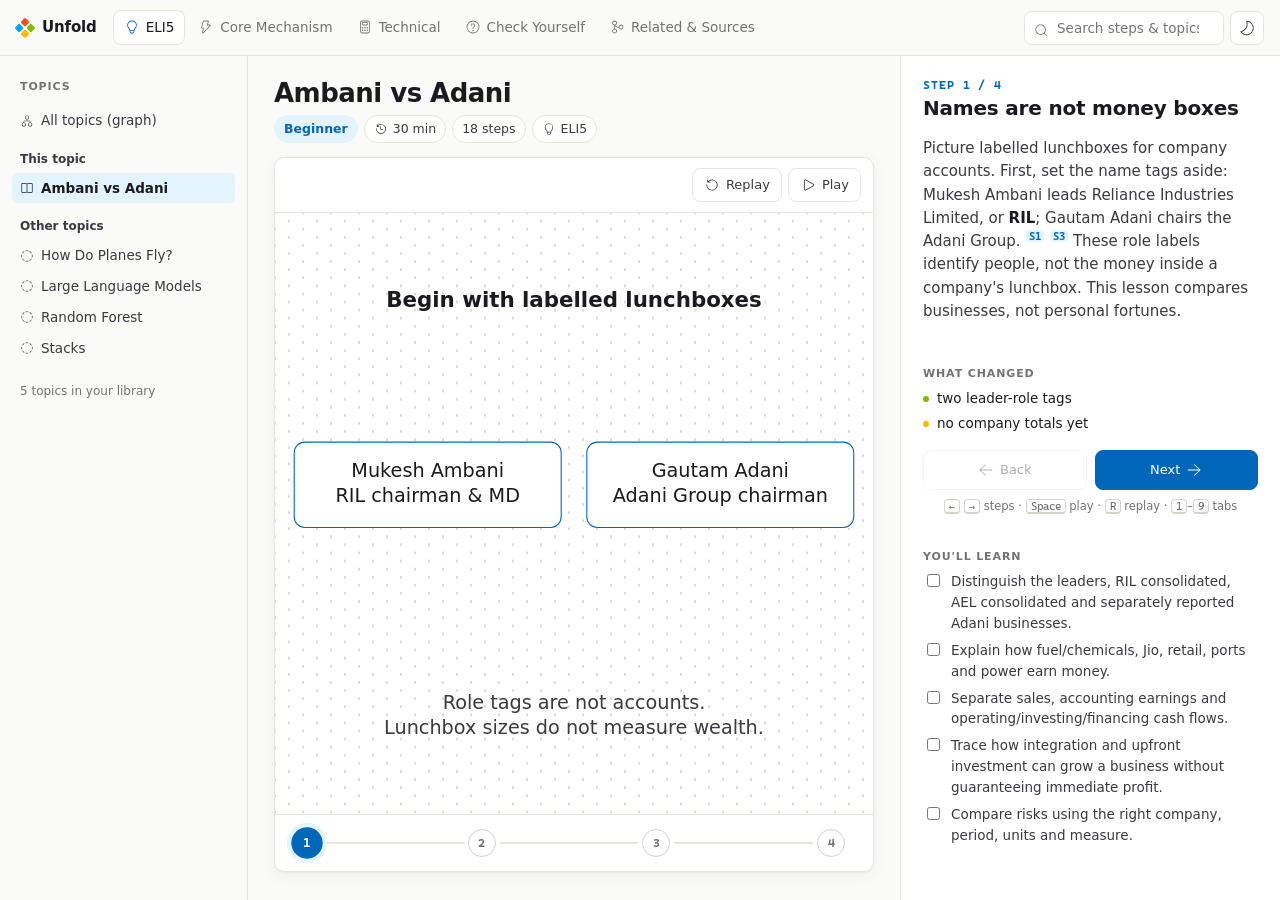
==== topics/Ambani-Vs-Adani/index.html @ 3731eb2a "Add Unfold agents, lessons, and comprehensive README Co-authored-by: Copilot <223556219+Copilot@user" ====
<!doctype html>
<!-- Generated by Unfold (lesson-builder/scripts/build-page.mjs) from _unfold/lesson.json + _unfold/scenes.js.
     Don't edit this file: edit those two and rebuild. Bundles three.js (MIT), Fluent UI System Icons (MIT), Cascadia Code (OFL-1.1). -->
<html lang="en">
<head>
<meta charset="utf-8">
<meta name="viewport" content="width=device-width, initial-scale=1">
<title>Ambani vs Adani · Unfold</title>
<meta name="description" content="Compare how Mukesh Ambani's Reliance and Gautam Adani's businesses earn money, expand and face risk, without confusing people, companies or cash.">
<link rel="icon" href="data:image/svg+xml,%3Csvg xmlns='http://www.w3.org/2000/svg' viewBox='0 0 20 20'%3E%3Cg transform='rotate(45 10 10)'%3E%3Crect x='3' y='3' width='6.5' height='6.5' rx='1' fill='%23F25022'/%3E%3Crect x='10.5' y='3' width='6.5' height='6.5' rx='1' fill='%237FBA00'/%3E%3Crect x='3' y='10.5' width='6.5' height='6.5' rx='1' fill='%2300A4EF'/%3E%3Crect x='10.5' y='10.5' width='6.5' height='6.5' rx='1' fill='%23FFB900'/%3E%3C/g%3E%3C/svg%3E">
<style>/* Unfold design system. Neutral base, Microsoft-logo accents, light + dark. */
@font-face { font-family: "Cascadia Code"; src: url("[data-uri]") format("woff2"); font-weight: 400; font-display: swap; }
@font-face { font-family: "Cascadia Code"; src: url("[data-uri]") format("woff2"); font-weight: 700; font-display: swap; }

:root {
  --bg: #FAFAF8; --surface: #FFFFFF; --surface-2: #F3F3F0; --ink: #1B1B1F; --ink-2: #3A3A40; --muted: #737373;
  --line: #E6E6E1; --line-strong: #D4D4CE; --dot: #D9D9D3;
  /* accents as fills */
  --red: #F25022; --green: #7FBA00; --blue: #00A4EF; --yellow: #FFB900;
  /* accents as text/lines (contrast-tuned per mode) */
  --red-ink: #C43E1C; --green-ink: #3F7D00; --blue-ink: #0067B8; --yellow-ink: #8A6100;
  --red-soft: #FDECE6; --green-soft: #EEF6E0; --blue-soft: #E3F4FC; --yellow-soft: #FFF5DB;
  --shadow: 0 1px 2px rgba(20,20,30,.04), 0 4px 16px rgba(20,20,30,.05);
  --radius: 10px; --radius-sm: 6px;
  --font: "Segoe UI Variable Text", "Segoe UI", system-ui, -apple-system, "Helvetica Neue", Arial, sans-serif;
  --mono: "Cascadia Code", "Cascadia Mono", ui-monospace, SFMono-Regular, Menlo, Consolas, monospace;
  --ease: cubic-bezier(.4, 0, .2, 1);
  --tree-w: 248px; --narr-w: 380px; --top-h: 56px;
  color-scheme: light;
}
@media (prefers-color-scheme: dark) {
  :root:not([data-theme="light"]) {
    --bg: #16171A; --surface: #1F2024; --surface-2: #26272C; --ink: #EDEDED; --ink-2: #CFCFD2; --muted: #9A9A9A;
    --line: #2E2F35; --line-strong: #3B3C43; --dot: #34353C;
    --red: #F25022; --green: #7FBA00; --blue: #00A4EF; --yellow: #FFB900;
    --red-ink: #FF7A50; --green-ink: #9BD23C; --blue-ink: #4CC2FF; --yellow-ink: #FFC83D;
    --red-soft: #3A2019; --green-soft: #26321A; --blue-soft: #14303D; --yellow-soft: #3A3019;
    --shadow: 0 1px 2px rgba(0,0,0,.3), 0 4px 16px rgba(0,0,0,.25);
    color-scheme: dark;
  }
}
:root[data-theme="dark"] {
  --bg: #16171A; --surface: #1F2024; --surface-2: #26272C; --ink: #EDEDED; --ink-2: #CFCFD2; --muted: #9A9A9A;
  --line: #2E2F35; --line-strong: #3B3C43; --dot: #34353C;
  --red-ink: #FF7A50; --green-ink: #9BD23C; --blue-ink: #4CC2FF; --yellow-ink: #FFC83D;
  --red-soft: #3A2019; --green-soft: #26321A; --blue-soft: #14303D; --yellow-soft: #3A3019;
  --shadow: 0 1px 2px rgba(0,0,0,.3), 0 4px 16px rgba(0,0,0,.25);
  color-scheme: dark;
}

* { box-sizing: border-box; }
[hidden] { display: none !important; }
html, body { margin: 0; height: 100%; }
body { background: var(--bg); color: var(--ink); font: 15px/1.55 var(--font); -webkit-font-smoothing: antialiased; }
a { color: var(--blue-ink); text-decoration: none; }
a:hover { text-decoration: underline; }
code, kbd, pre, .mono { font-family: var(--mono); font-size: .9em; }
:focus-visible { outline: 2px solid var(--blue); outline-offset: 2px; border-radius: 4px; }
button { font: inherit; color: inherit; cursor: pointer; }
.ic { flex: none; vertical-align: -4px; }
.sr-only { position: absolute; width: 1px; height: 1px; overflow: hidden; clip: rect(0 0 0 0); }

/* ---------- top bar ---------- */
.topbar { position: sticky; top: 0; z-index: 20; height: var(--top-h); display: flex; align-items: center; gap: 16px;
  padding: 0 16px; background: color-mix(in srgb, var(--bg) 88%, transparent); backdrop-filter: blur(8px); border-bottom: 1px solid var(--line); }
.brand { display: flex; align-items: center; gap: 8px; font-weight: 650; letter-spacing: -.01em; color: var(--ink); white-space: nowrap; }
.brand:hover { text-decoration: none; }
.brand-mark { width: 18px; height: 18px; display: grid; grid-template-columns: 1fr 1fr; gap: 2px; transform: rotate(45deg) scale(.82); }
.brand-mark i { display: block; border-radius: 1.5px; }
.brand-mark i:nth-child(1) { background: var(--red); } .brand-mark i:nth-child(2) { background: var(--green); }
.brand-mark i:nth-child(3) { background: var(--blue); } .brand-mark i:nth-child(4) { background: var(--yellow); }
.tabs { display: flex; gap: 2px; overflow-x: auto; scrollbar-width: none; flex: 1; min-width: 0; }
.tabs::-webkit-scrollbar { display: none; }
.tab { display: flex; align-items: center; gap: 6px; padding: 7px 11px; border: 0; background: none; border-radius: 8px;
  color: var(--muted); white-space: nowrap; font-size: 13.5px; font-weight: 500; }
.tab:hover { background: var(--surface-2); color: var(--ink); }
.tab[aria-selected="true"] { color: var(--ink); background: var(--surface); box-shadow: inset 0 0 0 1px var(--line); }
.tab[aria-selected="true"] .ic { color: var(--blue-ink); }
.tab .num { font: 11px var(--mono); color: var(--muted); opacity: .7; }
.top-actions { display: flex; align-items: center; gap: 6px; }
.icon-btn { display: inline-grid; place-items: center; width: 34px; height: 34px; border: 1px solid var(--line); background: var(--surface);
  border-radius: 8px; color: var(--ink-2); }
.icon-btn:hover { border-color: var(--line-strong); color: var(--ink); }
.menu-btn { display: none; }

/* search */
.search { position: relative; }
.search input { width: 200px; height: 34px; padding: 0 10px 0 32px; border: 1px solid var(--line); border-radius: 8px;
  background: var(--surface); color: var(--ink); font: 13.5px var(--font); }
.search input:focus { outline: none; border-color: var(--blue); }
.search .ic { position: absolute; left: 9px; top: 11px; color: var(--muted); }
.search-results { position: absolute; right: 0; top: 40px; width: 320px; max-height: 360px; overflow: auto; background: var(--surface);
  border: 1px solid var(--line); border-radius: var(--radius); box-shadow: var(--shadow); padding: 6px; display: none; }
.search-results.open { display: block; }
.search-results a { display: flex; gap: 8px; align-items: baseline; padding: 7px 9px; border-radius: 6px; color: var(--ink); font-size: 13.5px; }
.search-results a:hover, .search-results a.active { background: var(--surface-2); text-decoration: none; }
.search-results small { color: var(--muted); margin-left: auto; white-space: nowrap; }
.search-results .empty { padding: 10px; color: var(--muted); font-size: 13px; }

/* ---------- shell ---------- */
.shell { display: grid; grid-template-columns: var(--tree-w) minmax(0, 1fr) var(--narr-w); min-height: calc(100vh - var(--top-h)); }
.shell.wide { grid-template-columns: var(--tree-w) minmax(0, 1fr); }
.pane-tree { border-right: 1px solid var(--line); padding: 18px 12px; position: sticky; top: var(--top-h); height: calc(100vh - var(--top-h)); overflow: auto; }
.center { padding: 22px 26px 28px; min-width: 0; display: flex; flex-direction: column; gap: 14px; }
.pane-narr { border-left: 1px solid var(--line); padding: 22px 22px 28px; background: var(--surface); position: sticky; top: var(--top-h);
  height: calc(100vh - var(--top-h)); overflow: auto; display: flex; flex-direction: column; gap: 16px; }

/* tree */
.tree-title { font-size: 11px; letter-spacing: .08em; text-transform: uppercase; color: var(--muted); margin: 4px 8px 10px; font-weight: 600; }
.tree-domain { margin: 14px 8px 4px; font-size: 12px; font-weight: 600; color: var(--ink-2); display: flex; align-items: center; gap: 7px; }
.tree-domain .sw { width: 8px; height: 8px; border-radius: 2px; }
.tree ul { list-style: none; margin: 0; padding: 0 0 0 12px; }
.tree > ul { padding-left: 0; }
.tree li a, .tree li span.ghost { display: flex; align-items: center; gap: 7px; padding: 5px 8px; border-radius: 6px; font-size: 13.5px; color: var(--ink-2); }
.tree li a:hover { background: var(--surface-2); text-decoration: none; color: var(--ink); }
.tree li a.current { background: var(--blue-soft); color: var(--ink); font-weight: 600; }
.tree li span.ghost { color: var(--muted); cursor: help; }
.tree .dot { width: 7px; height: 7px; border-radius: 50%; flex: none; }
.tree .ghost .dot { background: transparent !important; border: 1.2px dashed var(--muted); }
.tree-foot { margin: 18px 8px 0; font-size: 12px; color: var(--muted); }

/* lesson head */
.lesson-head h1 { font-size: 26px; line-height: 1.2; margin: 0 0 6px; letter-spacing: -.02em; font-weight: 650; }
.meta { display: flex; flex-wrap: wrap; gap: 6px; align-items: center; color: var(--muted); font-size: 13px; }
.chip { display: inline-flex; align-items: center; gap: 5px; padding: 3px 9px; border: 1px solid var(--line); border-radius: 999px;
  background: var(--surface); font-size: 12.5px; color: var(--ink-2); white-space: nowrap; }
.chip b { font-family: var(--mono); font-weight: 700; color: var(--ink); }
.chip.level { border-color: transparent; background: var(--blue-soft); color: var(--blue-ink); font-weight: 600; }

/* stage */
.stage-card { background: var(--surface); border: 1px solid var(--line); border-radius: var(--radius); box-shadow: var(--shadow);
  display: flex; flex-direction: column; overflow: hidden; flex: 1; min-height: 420px; }
.stage-top { display: flex; justify-content: space-between; align-items: center; gap: 10px; padding: 10px 12px; border-bottom: 1px solid var(--line); min-height: 50px; }
.metrics { display: flex; gap: 6px; flex-wrap: wrap; }
.metric { display: inline-flex; gap: 6px; align-items: baseline; padding: 4px 10px; border-radius: 7px; background: var(--surface-2); font-size: 12.5px; color: var(--muted); }
.metric b { font: 700 13px var(--mono); color: var(--ink); transition: color .3s; }
.metric.changed b { color: var(--blue-ink); }
.ctrls { display: flex; gap: 6px; }
.btn { display: inline-flex; align-items: center; gap: 6px; padding: 6px 11px; border: 1px solid var(--line); border-radius: 8px;
  background: var(--surface); font-size: 13px; font-weight: 500; color: var(--ink-2); }
.btn:hover:not(:disabled) { border-color: var(--line-strong); color: var(--ink); }
.btn:disabled { opacity: .4; cursor: default; }
.btn.primary { background: var(--blue-ink); border-color: var(--blue-ink); color: #fff; }
:root[data-theme="dark"] .btn.primary { color: #0b1a22; }
@media (prefers-color-scheme: dark) { :root:not([data-theme="light"]) .btn.primary { color: #0b1a22; } }
.btn.primary:hover:not(:disabled) { filter: brightness(1.08); color: #fff; }
.stage { position: relative; flex: 1; min-height: 340px; overflow: hidden;
  /* isometric (staggered) dot lattice */
  background-image: radial-gradient(circle, var(--dot) 1px, transparent 1.4px), radial-gradient(circle, var(--dot) 1px, transparent 1.4px);
  background-size: 28px 16.2px; background-position: 0 0, 14px 8.1px; }
.stage > svg { position: absolute; inset: 0; width: 100%; height: 100%; display: block; }
.stage > canvas { position: absolute; inset: 0; width: 100% !important; height: 100% !important; display: block; cursor: grab; }
.stage > canvas:active { cursor: grabbing; }
.stage-badge { position: absolute; left: 12px; bottom: 10px; font-size: 11.5px; color: var(--muted); display: flex; gap: 6px; align-items: center; pointer-events: none; }
.stage-error { position: absolute; inset: 0; display: grid; place-items: center; color: var(--red-ink); font-size: 14px; padding: 20px; text-align: center; }

/* svg scene text */
.stage text { font-family: var(--font); }
.stage text.mono { font-family: var(--mono); }

/* rail */
.rail { display: flex; align-items: center; gap: 0; padding: 14px 18px; border-top: 1px solid var(--line); overflow-x: auto; scrollbar-width: thin; }
.rail-step { position: relative; display: flex; align-items: center; flex: 1; min-width: 38px; }
.rail-step:last-child { flex: 0; }
.rail-step::after { content: ""; flex: 1; height: 2px; background: var(--line); margin: 0 4px; border-radius: 2px; transition: background .3s; }
.rail-step:last-child::after { display: none; }
.rail-step.done::after { background: var(--blue); }
.rail-dot { width: 28px; height: 28px; border-radius: 50%; border: 1.5px solid var(--line-strong); background: var(--surface); display: grid; place-items: center;
  font: 600 12px var(--mono); color: var(--muted); flex: none; transition: all .25s var(--ease); padding: 0; }
.rail-dot:hover { border-color: var(--blue); color: var(--ink); }
.rail-step.done .rail-dot { background: var(--blue-soft); border-color: var(--blue); color: var(--blue-ink); }
.rail-step.active .rail-dot { background: var(--blue-ink); border-color: var(--blue-ink); color: var(--surface); transform: scale(1.12); box-shadow: 0 0 0 4px var(--blue-soft); }

/* narration pane */
.step-count { font: 600 11.5px var(--mono); letter-spacing: .08em; color: var(--blue-ink); text-transform: uppercase; }
.step-title { font-size: 20px; line-height: 1.25; margin: 4px 0 0; letter-spacing: -.01em; font-weight: 650; }
.narration { font-size: 15px; color: var(--ink-2); }
.narration p { margin: 0 0 10px; }
.narration strong { color: var(--ink); }
.narration code, .card code, .doc code { background: var(--surface-2); padding: 1px 5px; border-radius: 4px; }
a.cite { font: 600 10.5px var(--mono); vertical-align: super; padding: 0 3px; border-radius: 4px; background: var(--blue-soft); color: var(--blue-ink); margin-left: 1px; }
a.cite:hover { text-decoration: none; filter: brightness(.95); }
.callout { border-radius: 8px; padding: 10px 12px 10px 12px; font-size: 13.5px; display: flex; gap: 9px; border: 1px solid transparent; }
.callout .ic { margin-top: 2px; }
.callout b { display: block; font-size: 11.5px; letter-spacing: .06em; text-transform: uppercase; margin-bottom: 2px; }
.callout.good-to-know { background: var(--yellow-soft); border-color: color-mix(in srgb, var(--yellow) 40%, transparent); }
.callout.good-to-know .ic, .callout.good-to-know b { color: var(--yellow-ink); }
.callout.warning { background: var(--red-soft); border-color: color-mix(in srgb, var(--red) 35%, transparent); }
.callout.warning .ic, .callout.warning b { color: var(--red-ink); }
.callout.insight { background: var(--blue-soft); border-color: color-mix(in srgb, var(--blue) 35%, transparent); }
.callout.insight .ic, .callout.insight b { color: var(--blue-ink); }
.section-label { font-size: 11px; letter-spacing: .08em; text-transform: uppercase; color: var(--muted); font-weight: 600; margin: 0 0 6px; }
.changed-list { list-style: none; padding: 0; margin: 0; display: flex; flex-direction: column; gap: 4px; }
.changed-list li { display: flex; gap: 8px; align-items: baseline; font-size: 13.5px; }
.changed-list li::before { content: ""; width: 6px; height: 6px; border-radius: 50%; background: var(--green); flex: none; transform: translateY(-1px); }
.changed-list li.rm::before { background: var(--red); }
.changed-list li.hl::before { background: var(--yellow); }
.nav-btns { display: flex; justify-content: space-between; gap: 8px; }
.nav-btns .btn { flex: 1; justify-content: center; padding: 9px; }
.kbd-hint { font-size: 11.5px; color: var(--muted); text-align: center; margin-top: -8px; }
kbd { border: 1px solid var(--line-strong); border-bottom-width: 2px; border-radius: 4px; padding: 0 4px; font-size: 10.5px; }

/* code panel */
.code { background: var(--surface-2); border: 1px solid var(--line); border-radius: 8px; font: 12.5px/1.6 var(--mono); overflow: auto; padding: 8px 0; }
.code .ln { display: block; padding: 0 12px 0 0; white-space: pre; transition: background .3s; border-left: 3px solid transparent; }
.code .ln::before { content: attr(data-n); display: inline-block; width: 30px; text-align: right; padding-right: 12px; color: var(--muted); opacity: .6; }
.code .ln.hl { background: var(--yellow-soft); border-left-color: var(--yellow); }
.tok-k { color: var(--blue-ink); font-weight: 700; } .tok-s { color: var(--green-ink); } .tok-c { color: var(--muted); font-style: italic; } .tok-n { color: var(--red-ink); }
.formula { font: 15px var(--mono); padding: 12px; text-align: center; background: var(--surface-2); border-radius: 8px; border: 1px solid var(--line); }

/* objectives */
.objectives { list-style: none; padding: 0; margin: 0; display: flex; flex-direction: column; gap: 6px; }
.objectives li label { display: flex; gap: 8px; font-size: 13.5px; color: var(--ink-2); cursor: pointer; align-items: flex-start; }
.objectives input { accent-color: var(--green); margin-top: 3px; }

/* ---------- doc views (quiz, related, cheatsheet, story, trade-offs) ---------- */
.doc { max-width: 920px; width: 100%; margin: 0 auto; display: flex; flex-direction: column; gap: 16px; }
.doc h2 { font-size: 19px; margin: 8px 0 0; letter-spacing: -.01em; }
.doc .lede { color: var(--muted); margin: 0; }
.cards { display: grid; grid-template-columns: repeat(auto-fill, minmax(260px, 1fr)); gap: 12px; }
.cards.quad { grid-template-columns: repeat(auto-fill, minmax(340px, 1fr)); }
.card { background: var(--surface); border: 1px solid var(--line); border-radius: var(--radius); padding: 14px 16px; box-shadow: var(--shadow); }
.card h3 { margin: 0 0 6px; font-size: 15px; display: flex; gap: 8px; align-items: center; }
.card p { margin: 0; font-size: 14px; color: var(--ink-2); }
.card ul { margin: 0; padding-left: 18px; font-size: 14px; color: var(--ink-2); }
.card li { margin: 3px 0; }
.card.ghost { border-style: dashed; box-shadow: none; background: transparent; }
.card .cmd { margin-top: 8px; display: flex; gap: 6px; align-items: center; font: 12.5px var(--mono); background: var(--surface-2); padding: 5px 8px; border-radius: 6px; }
.card .cmd button { margin-left: auto; border: 0; background: none; color: var(--blue-ink); font-size: 12px; }
.tag { display: inline-block; white-space: nowrap; flex: none; font-size: 11px; font-weight: 600; padding: 1px 7px; border-radius: 999px; background: var(--surface-2); color: var(--muted); }
.tag.built { background: var(--green-soft); color: var(--green-ink); }
.tag.ghost { background: transparent; border: 1px dashed var(--line-strong); }
.sources { counter-reset: s; list-style: none; padding: 0; margin: 0; display: flex; flex-direction: column; gap: 8px; }
.sources li { display: grid; grid-template-columns: 40px 1fr; gap: 10px; padding: 10px 12px; border: 1px solid var(--line); border-radius: 8px; background: var(--surface); font-size: 14px; }
.sources li:target { border-color: var(--blue); box-shadow: 0 0 0 3px var(--blue-soft); }
.sources .sid { font: 700 12px var(--mono); color: var(--blue-ink); padding-top: 2px; }
.sources small { display: block; color: var(--muted); font-size: 12.5px; }

/* quiz */
.quiz-q { background: var(--surface); border: 1px solid var(--line); border-radius: var(--radius); padding: 16px 18px; box-shadow: var(--shadow); }
.quiz-q h3 { margin: 0 0 4px; font-size: 15.5px; line-height: 1.4; }
.quiz-q .qmeta { font-size: 12px; color: var(--muted); margin-bottom: 10px; display: flex; gap: 8px; }
.opts { display: grid; gap: 7px; }
.opt { text-align: left; padding: 9px 12px; border: 1px solid var(--line); border-radius: 8px; background: var(--surface); font-size: 14px; display: flex; gap: 10px; align-items: baseline; }
.opt:hover:not(:disabled) { border-color: var(--blue); }
.opt .k { font: 600 12px var(--mono); color: var(--muted); }
.opt.correct { border-color: var(--green); background: var(--green-soft); }
.opt.wrong { border-color: var(--red); background: var(--red-soft); }
.opt:disabled { cursor: default; }
.why { margin-top: 10px; font-size: 13.5px; color: var(--ink-2); padding: 9px 12px; border-radius: 8px; background: var(--surface-2); }
.score { display: flex; align-items: center; gap: 14px; padding: 14px 16px; background: var(--surface); border: 1px solid var(--line); border-radius: var(--radius); }
.score .big { font: 700 28px var(--mono); }
.ring { --p: 0; width: 46px; height: 46px; border-radius: 50%; background: conic-gradient(var(--green) calc(var(--p) * 1%), var(--line) 0); display: grid; place-items: center; }
.ring::after { content: ""; width: 36px; height: 36px; border-radius: 50%; background: var(--surface); }

/* story timeline */
.timeline { list-style: none; margin: 0; padding: 0 0 0 22px; border-left: 2px solid var(--line); display: flex; flex-direction: column; gap: 14px; }
.timeline li { position: relative; }
.timeline li::before { content: ""; position: absolute; left: -29px; top: 5px; width: 12px; height: 12px; border-radius: 50%; background: var(--surface); border: 2px solid var(--blue); }
.timeline .when { font: 700 12.5px var(--mono); color: var(--blue-ink); }
.timeline h3 { margin: 2px 0 2px; font-size: 15px; }
.timeline p { margin: 0; font-size: 14px; color: var(--ink-2); }
.myth { display: grid; gap: 8px; }
.myth .row { display: flex; gap: 8px; align-items: flex-start; font-size: 14px; }
.myth .row b { font-size: 11px; letter-spacing: .06em; text-transform: uppercase; min-width: 62px; padding-top: 2px; }
.myth .m b { color: var(--red-ink); } .myth .w b { color: var(--yellow-ink); } .myth .t b { color: var(--green-ink); }

/* cheatsheet */
.glossary { display: grid; grid-template-columns: 180px 1fr; gap: 6px 16px; margin: 0; font-size: 14px; }
.glossary dt { font-weight: 600; } .glossary dd { margin: 0; color: var(--ink-2); }

/* playground */
.controls { display: flex; flex-direction: column; gap: 14px; }
.control label { display: flex; justify-content: space-between; font-size: 13.5px; font-weight: 500; margin-bottom: 4px; }
.control label output { font: 700 13px var(--mono); color: var(--blue-ink); }
.control input[type=range] { width: 100%; accent-color: var(--blue); }
.control .seg { display: flex; gap: 4px; flex-wrap: wrap; }
.control .seg button { padding: 5px 10px; border: 1px solid var(--line); border-radius: 7px; background: var(--surface); font-size: 13px; }
.control .seg button[aria-pressed="true"] { border-color: var(--blue); background: var(--blue-soft); color: var(--blue-ink); font-weight: 600; }

/* sub-lesson switcher (deep dive) */
.subtabs { display: flex; gap: 6px; flex-wrap: wrap; }
.subtabs a { padding: 5px 11px; border-radius: 999px; border: 1px solid var(--line); font-size: 13px; color: var(--ink-2); background: var(--surface); }
.subtabs a.on { border-color: var(--blue); color: var(--blue-ink); background: var(--blue-soft); font-weight: 600; }
.subtabs a:hover { text-decoration: none; border-color: var(--line-strong); }

.toast { position: fixed; bottom: 20px; left: 50%; transform: translateX(-50%) translateY(20px); opacity: 0; background: var(--ink); color: var(--bg);
  padding: 8px 14px; border-radius: 8px; font-size: 13px; transition: all .25s var(--ease); pointer-events: none; z-index: 50; }
.toast.show { opacity: 1; transform: translateX(-50%) translateY(0); }
.fatal { max-width: 560px; margin: 80px auto; padding: 24px; border: 1px solid var(--line); border-radius: var(--radius); background: var(--surface); }

/* ---------- responsive ---------- */
@media (max-width: 1560px) { .tabs.many .tab:not([aria-selected="true"]) .label { display: none; } .tabs.many .tab { padding: 7px 9px; } }
@media (max-width: 1180px) { :root { --narr-w: 330px; --tree-w: 210px; } }
@media (max-width: 960px) {
  .shell, .shell.wide { grid-template-columns: 1fr; }
  .pane-tree { position: fixed; z-index: 30; left: 0; top: var(--top-h); width: 280px; background: var(--surface); transform: translateX(-100%);
    transition: transform .25s var(--ease); box-shadow: var(--shadow); }
  body.tree-open .pane-tree { transform: none; }
  .pane-narr { position: static; height: auto; border-left: 0; border-top: 1px solid var(--line); }
  .menu-btn { display: inline-grid; }
  .center { padding: 16px; }
  .search input { width: 140px; }
  .stage { min-height: 300px; }
  .topbar { gap: 10px; padding: 0 12px; }
  .brand span { display: none; }
}
@media (max-width: 560px) {
  .search { display: none; }
  .lesson-head h1 { font-size: 21px; }
  .stage-card { min-height: 360px; }
  .stage { min-height: 280px; }
  .glossary { grid-template-columns: 1fr; }
  .tab .label { display: none; }
  .tab[aria-selected="true"] .label { display: inline; }
}
@media (prefers-reduced-motion: reduce) { *, *::before, *::after { transition: none !important; animation: none !important; } }

/* ---------- print (Cheatsheet) ---------- */
@media print {
  .topbar, .pane-tree, .pane-narr, .stage-card, .ctrls, .no-print { display: none !important; }
  .shell, .shell.wide { display: block; }
  body { background: #fff; color: #000; font-size: 12px; }
  .card, .quiz-q, .sources li { box-shadow: none; break-inside: avoid; }
  .doc { max-width: none; }
}
</style>
<script type="importmap">{"imports":{"unfold/util":"[data-uri]","unfold/scene-kit":"[data-uri]","unfold/icons":"[data-uri]","unfold/quiz":"[data-uri]","unfold/three-stage":"[data-uri]","unfold/player":"[data-uri]","unfold/scenes":"[data-uri]"}}</script>
<script type="application/json" id="unfold-lesson">{"slug":"ambani-vs-adani","title":"Ambani vs Adani","duration":"30m","level":"beginner","domain":"business","summary":"Compare how Mukesh Ambani's Reliance and Gautam Adani's businesses earn money, expand and face risk, without confusing people, companies or cash.","playerVersion":"1.0.0","sourcesAccessed":"2026-11-23","objectives":["Distinguish the leaders, RIL consolidated, AEL consolidated and separately reported Adani businesses.","Explain how fuel/chemicals, Jio, retail, ports and power earn money.","Separate sales, accounting earnings and operating/investing/financing cash flows.","Trace how integration and upfront investment can grow a business without guaranteeing immediate profit.","Compare risks using the right company, period, units and measure."],"tabs":[{"id":"eli5","title":"ELI5","icon":"lightbulb","kind":"stepper","steps":[{"title":"Names are not money boxes","scene":"boundary-boxes","state":{"stage":1,"focus":"roles","caption":"Begin with labelled lunchboxes","roles":["Mukesh Ambani\nRIL chairman & MD","Gautam Adani\nAdani Group chairman"],"note":"Role tags are not accounts.\nLunchbox sizes do not measure wealth."},"narration":"Picture labelled lunchboxes for company accounts. First, set the name tags aside: Mukesh Ambani leads Reliance Industries Limited, or **RIL**; Gautam Adani chairs the Adani Group. [S1] [S3] These role labels identify people, not the money inside a company's lunchbox. This lesson compares businesses, not personal fortunes.","whatChanged":["+ two leader-role tags","~ no company totals yet"]},{"title":"One reporting lunchbox","scene":"boundary-boxes","state":{"stage":2,"focus":"ril","caption":"Choose the reporting outline","roles":["Mukesh Ambani\nRIL chairman & MD","Gautam Adani\nAdani Group chairman"],"rilTitle":"RIL reporting lunchbox","compartments":["Energy & materials","Digital services","Retail"],"note":"Selected compartments, not every business.\nOne outline for controlled businesses."},"narration":"Now put selected Reliance businesses into compartments: energy and materials, digital services and retail. [S1] One reporting outline brings the parent and businesses it controls into a combined account. [S2] Think of the outline as the lunchbox lid; it tells you which compartments belong in the total.","whatChanged":["+ RIL outline and compartments"]},{"title":"A group of separate lunchboxes","scene":"boundary-boxes","state":{"stage":3,"focus":"portfolio","caption":"A banner is not a single lunchbox","roles":["Mukesh Ambani\nRIL chairman & MD","Gautam Adani\nAdani Group chairman"],"rilTitle":"RIL reporting lunchbox","compartments":["Energy & materials","Digital services","Retail"],"portfolioTitle":"Adani portfolio · examples","entities":["AEL · Enterprises","APSEZ · Ports","AGEL · Green Energy"],"note":"Separate company lunchboxes.\nThe dotted banner is portfolio context."},"narration":"The Adani banner sits above separate lunchboxes. **AEL** means Adani Enterprises; **APSEZ** means Adani Ports and Special Economic Zone; **AGEL** means Adani Green Energy. AEL develops businesses, but separately reported companies also appear in the wider portfolio. [S3] [S10] A shared banner does not turn their accounts into AEL's account.","whatChanged":["+ distinct AEL, APSEZ and AGEL boxes"]},{"title":"The outline changes the answer","scene":"boundary-boxes","state":{"stage":4,"focus":"both","caption":"Read the boundary before the number","roles":["Mukesh Ambani\nRIL chairman & MD","Gautam Adani\nAdani Group chairman"],"rilTitle":"RIL reporting lunchbox","compartments":["Energy & materials","Digital services","Retail"],"portfolioTitle":"Adani portfolio · examples","entities":["AEL · Enterprises","APSEZ · Ports","AGEL · Green Energy"],"note":"RIL consolidated ≠ AEL + every Adani firm.\nReal ownership is more complex than lunchboxes."},"narration":"Choose the lunchbox before reading its total. Combining a parent and controlled subsidiaries into one economic entity is **consolidation**. [S2] RIL consolidated and AEL consolidated each have their own outline; AEL is not all Adani businesses. [S3] [S10] The lunchbox analogy leaves out the finer details of ownership.","callout":{"kind":"warning","text":"Shared leadership or branding alone does not make one consolidated company. IFRS 10 explains the concept; this is not a claim that these issuers directly report under IFRS. [S2]"},"whatChanged":["~ RIL outline and AEL-only box highlighted"]}]},{"id":"core","title":"Core Mechanism","icon":"flash","kind":"stepper","steps":[{"title":"Start with a paying customer","scene":"business-engines","state":{"stage":1,"active":"customer","integrated":false,"building":false,"risk":false,"caption":"Follow a product, service and payment","customer":"Customer","delivery":"Product / service","payment":"Payment","rilTitle":"RIL · consolidated businesses","adaniTitle":"Adani · separate reporting companies","note":"Empty lanes: add earning engines next.\nPayment arrows show direction, not amounts."},"narration":"Begin with a customer paying for a product or service: fuel, shopping, connectivity or cargo handling. [S5] [S8] Customer receipts belong to operating activity; cash spent on assets or raised through borrowing answers different questions. [S4] We'll add each earning engine without merging the company accounts.","whatChanged":["+ delivery and customer-payment arrows"]},{"title":"Reliance: fuel and chemicals","scene":"business-engines","state":{"stage":2,"active":"fuel","integrated":false,"building":false,"risk":false,"caption":"Product prices must cover costs","customer":"Customer","delivery":"Product / service","payment":"Payment","rilTitle":"RIL · consolidated businesses","adaniTitle":"Adani · separate reporting companies","labels":{"fuel":"Fuel / chemicals"},"feedstock":"Feedstock input","costs":"Sales less feedstock and operating costs:\ninspect the margin, not crude alone."},"narration":"Reliance's **Oil-to-Chemicals**, or O2C, sells fuels and chemicals. Feedstock is the raw material used to make them. Selling prices must cover feedstock and operating costs; the gap matters for earnings. RIL identifies fuel-margin conditions and feedstock sourcing as drivers, so rising crude prices alone do not tell you the profit story. [S5]","whatChanged":["+ fuel/chemicals engine and feedstock input"]},{"title":"Reliance: connections and shopping","scene":"business-engines","state":{"stage":3,"active":"ril","integrated":false,"building":false,"risk":false,"caption":"Different customers, different engines","customer":"Customer","delivery":"Product / service","payment":"Payment","rilTitle":"RIL · consolidated businesses","adaniTitle":"Adani · separate reporting companies","labels":{"fuel":"Fuel / chemicals","jio":"Jio / connectivity","retail":"Retail / shopping"},"note":"Subscriptions and retail sales differ.\nMore customers alone do not establish profit."},"narration":"Jio's connectivity engine earns through subscriptions and digital services; subscriber additions and spending per user support revenue. [S6] Retail earns by selling goods through stores and digital platforms, including electronics, fashion and groceries. [S7] These are different businesses inside the RIL reporting outline, not one identical margin machine.","whatChanged":["+ connectivity and shopping engines"]},{"title":"Adani: moving cargo","scene":"business-engines","state":{"stage":4,"active":"ports","integrated":false,"building":false,"risk":false,"caption":"Cargo services connect the journey","customer":"Customer","delivery":"Product / service","payment":"Payment","rilTitle":"RIL · consolidated businesses","adaniTitle":"Adani · separate reporting companies","labels":{"fuel":"Fuel / chemicals","jio":"Jio / connectivity","retail":"Retail / shopping","ports":"APSEZ · cargo services"},"cargoLink":"Port → rail → warehouse"},"narration":"APSEZ receives income from ports and linked cargo services. Its shore-to-door model connects port handling, rail, logistics parks, warehousing and road delivery. [S8] Linking the journey helps explain what customers pay for. Cargo handled is a physical volume; it is not the same thing as revenue or profit.","whatChanged":["+ APSEZ port, rail and warehouse service chain"]},{"title":"Adani: power and airports","scene":"business-engines","state":{"stage":5,"active":"power","integrated":false,"building":false,"risk":false,"caption":"Keep the power and airport boxes distinct","customer":"Customer","delivery":"Product / service","payment":"Payment","rilTitle":"RIL · consolidated businesses","adaniTitle":"Adani · separate reporting companies","labels":{"fuel":"Fuel / chemicals","jio":"Jio / connectivity","retail":"Retail / shopping","ports":"APSEZ · cargo services","power":"AGEL · power","airport":"AEL · airports"},"note":"Electricity sales ≠ generating capacity.\nAirport activity sits in AEL's reporting box."},"narration":"AGEL develops and operates renewable-energy assets and earns power-supply revenue from electricity sales. Capacity measures what assets can generate, not money received. [S9] Airports are an AEL incubating business, with airport activity contributing income in that reporting box. [S3] Neither belongs inside APSEZ's ports results.","callout":{"kind":"good-to-know","text":"Ports and renewables are examples, not all Adani businesses; the wider portfolio includes other utilities and cement. [S10]"},"whatChanged":["+ AGEL power and AEL airport engines"]},{"title":"Link services, not legal accounts","scene":"business-engines","state":{"stage":6,"active":"links","integrated":true,"building":false,"risk":false,"caption":"Integration coordinates services","customer":"Customer","delivery":"Product / service","payment":"Payment","rilTitle":"RIL · consolidated businesses","adaniTitle":"Adani · separate reporting companies","labels":{"fuel":"Fuel / chemicals","jio":"Jio / connectivity","retail":"Retail / shopping","ports":"APSEZ · cargo services","power":"AGEL · power","airport":"AEL · airports"},"cargoLink":"Port → rail → warehouse","retailLink":"Stores support Jio","note":"Service links do not redraw company boundaries."},"narration":"**Integration** means connecting useful activities. APSEZ links cargo services across the delivery journey. [S8] Reliance stores distribute Jio services and devices and support JioMart local fulfilment. [S7] These connections can support customer access, but a service link alone does not establish control or merge legal accounts. [S2]","callout":{"kind":"warning","text":"Avoid a tidy industrial-versus-consumer split: Reliance also has industrial infrastructure, while Adani also has consumer-facing airports. [S5] [S3]"},"whatChanged":["~ service links highlighted","~ entity boundaries retained"]},{"title":"Build first, earn later","scene":"business-engines","state":{"stage":7,"active":"funding","integrated":false,"building":true,"risk":false,"caption":"Illustrative cash timing · not company data","customer":"Customer","delivery":"Product / service","payment":"Payment","rilTitle":"RIL · consolidated businesses","adaniTitle":"Adani · separate reporting companies","labels":{"fuel":"Fuel / chemicals","jio":"Jio / connectivity","retail":"Retail / shopping","ports":"APSEZ · cargo services","power":"AGEL · power","airport":"AEL · airports"},"tank":"Cash tank","funding":["Operating","Equity","Loan"],"asset":"Construction","capex":"Capex"},"narration":"**Capital expenditure**, or capex, builds or buys long-lived assets before their full earnings arrive. Operating cash, new owner investment called equity, and loans can fund construction. [S4] Reliance reports capex and financing facilities; Adani reports portfolio capex and AEL's rights issue, an equity fundraising. [S5] [S10] The tank is illustrative, not company cash data.","callout":{"kind":"warning","text":"EBITDA, an accounting earnings measure, and management-defined cash profit are not verified operating cash flow. Check the cash-flow reconciliation before treating earnings as construction funding. [S4] [S5] [S10]"},"whatChanged":["+ three funding routes and construction clock"]},{"title":"Growth can still pressure profit","scene":"business-engines","state":{"stage":8,"active":"timing","integrated":false,"building":false,"risk":true,"caption":"Illustrative ramp · completion is not profit","customer":"Customer","delivery":"Product / service","payment":"Payment","rilTitle":"RIL · consolidated businesses","adaniTitle":"Adani · separate reporting companies","labels":{"fuel":"Fuel / chemicals","jio":"Jio / connectivity","retail":"Retail / shopping","ports":"APSEZ · cargo services","power":"AGEL · power","airport":"AEL · airports"},"tank":"Cash tank","funding":["Operating","Equity","Loan"],"asset":"Asset open","ramp":"Earnings ramp","obligations":"Depreciation · interest · repayment timing"},"narration":"An opened asset can take time to earn fully. **Depreciation** spreads an asset's cost through accounting earnings; interest and repayment timing also matter. [S3] [S4] AEL identifies new-asset depreciation affecting profit. [S3] Competition and weaker customer demand can interrupt the ramp in other engines too. [S6] [S7]","callout":{"kind":"insight","text":"Bigger capacity or revenue is not a universal winner. Inspect earnings, cash and investment timing at the right boundary. This lesson is not an investment recommendation. [S3] [S4]"},"whatChanged":["~ construction asset becomes operational","~ funding tokens move into the tank","+ earnings-ramp and obligation markers"]}]},{"id":"technical","title":"Technical","icon":"calculator","kind":"stepper","steps":[{"title":"Sales, earnings and cash differ","scene":"evidence-cards","state":{"stage":1,"view":"money","caption":"Three accounting labels, separate cash","cards":[{"title":"Revenue","text":"Sales / top-line measure\nNot profit"},{"title":"EBITDA","text":"Earnings before specified\naccounting deductions"},{"title":"PAT","text":"Profit after tax\nAccounting bottom line"},{"title":"Cash flows","text":"Actual money movements\nNeed reconciliation"}],"note":"Issuer EBITDA adjustments can differ.\nEarnings are not the bank balance."},"narration":"**Revenue** is the sales/top-line measure. **EBITDA** means earnings before interest, tax, depreciation and amortisation; issuer adjustments can differ. **PAT** is profit after tax. [S5] [S10] These accounting measures are not cash flows: non-cash items and payment timing require reconciliation. [S4]","whatChanged":["+ accounting cards and a distinct cash-flow card"]},{"title":"Three cash-flow questions","scene":"evidence-cards","state":{"stage":2,"view":"cash","caption":"Classify the cash movement","account":"Cash\naccount","flows":[{"title":"Operating","text":"Customer receipts\nDay-to-day payments"},{"title":"Investing","text":"Building / buying\nlong-lived assets"},{"title":"Financing","text":"Equity and borrowing\nRepayments also matter"}],"note":"A new loan is financing cash,\nnot customer revenue."},"narration":"**Operating** cash flows cover the main revenue-producing activities, such as customer receipts and day-to-day payments. **Investing** covers acquiring or disposing of long-term assets. **Financing** changes equity and borrowings, including loan receipts and repayments. [S4] A bank loan adds financing cash; it does not create customer sales or accounting profit.","whatChanged":["~ cash split into operating, investing and financing routes"]},{"title":"Match period, units and boundary","scene":"evidence-cards","state":{"stage":3,"view":"comparability","caption":"Evidence cards · not a size ranking","period":"FY2025–26 · year ended 31 March 2026","cards":[{"title":"RIL consolidated","measure":"Revenue · ₹ crore","value":"11,75,919"},{"title":"AEL consolidated","measure":"Total income · ₹ crore","value":"1,02,943"},{"title":"APSEZ consolidated","measure":"Revenue · ₹ crore","value":"38,736"}],"note":"1 crore = 10 million rupees.\nAnnual flows, not balances at a date."},"narration":"Use FY2025–26, ending 31 March 2026, and rupees in **crore**; one crore means ten million. RIL reports revenue ₹11,75,919 crore, AEL total income ₹1,02,943 crore, and APSEZ revenue ₹38,736 crore. [S5] [S3] [S8] AGEL activity measures and portfolio aggregates also retain their own boundaries. [S9] [S10] These are annual flows, not current trading data.","callout":{"kind":"warning","text":"Same currency does not make AEL total income equivalent to RIL revenue. Align company, period, units and measure before comparing; do not add portfolio totals to component companies. [S3] [S5] [S10]"},"whatChanged":["~ period, units, entity and source labels preserved"]},{"title":"Debt belongs to the borrower","scene":"evidence-cards","state":{"stage":4,"view":"debt","caption":"Different scopes, no winner meter","cards":[{"title":"APSEZ","value":"1.9×","text":"Net debt / EBITDA\nEntity-specific"},{"title":"Adani portfolio","value":"3.3×","text":"Net debt / EBITDA\nSeparate aggregate"}],"maturity":"APSEZ average debt maturity: 5.4 years.\nCash and debt snapshot: 31 March 2026.","note":"Check the borrower, available cash\nand when repayment falls due."},"narration":"**Net debt/EBITDA** compares debt after cash offsets with an annual earnings measure; it is not a cash-flow ratio. APSEZ reports 1.9× and average debt maturity of 5.4 years at 31 March 2026. [S8] The Adani portfolio separately reports 3.3×. [S10] Ask which borrower owes money, can access cash and must repay when.","callout":{"kind":"warning","text":"Portfolio cash is not established here as freely transferable to every company. APSEZ's ratio cannot represent every Adani borrower. [S8] [S10]"},"whatChanged":["~ entity ratio kept separate from portfolio context"]},{"title":"Ask what could interrupt earnings","scene":"evidence-cards","state":{"stage":5,"view":"risks","caption":"Match the risk to the earning engine","risks":[{"title":"RIL · O2C","text":"Fuel / chemical margins\nFeedstock conditions"},{"title":"RIL · Jio","text":"Price competition\nTechnology changes"},{"title":"RIL · Retail","text":"Weaker consumer spending\nSourcing disruptions"},{"title":"APSEZ · cargo","text":"Tariff uncertainty\nGeopolitical disruption"},{"title":"AEL · new assets","text":"Earnings ramp timing\nDepreciation begins"}],"note":"Risk questions guide inspection;\nthey are not forecasts of failure."},"narration":"Test the engine, not the surname. O2C depends on product/feedstock margins. [S5] Jio faces price competition and technology risks; Retail faces spending and sourcing risks. [S6] [S7] APSEZ discusses tariff uncertainty and geopolitical disruption. [S8] AEL highlights depreciation after new assets open. [S3] Growing activity does not guarantee growing profit.","whatChanged":["~ each earning engine linked to a sourced risk or timing issue"]},{"title":"A claim is not a verdict","scene":"evidence-cards","state":{"stage":6,"view":"evidence","caption":"Read dated documents and exact scope","documents":["2024 allegations · not findings","Adani Group response · wrongdoing denied","10 August 2026 · count-specific court order"],"scope":"Counts Two–Four: dismissed for three people.\nCounts One / Five: reserved for other defendants.\nOrder expresses no opinion on the merits.","note":"Later legal status unverified.\nNo November docket claim."},"narration":"Reuters reports allegations and Adani Group's denial. [S12] The 10 August 2026 order dismissed Counts Two–Four with prejudice against Gautam Adani, Sagar Adani and Vneet Jaain; it reserved Counts One and Five against other defendants and expressed no opinion on the merits. [S11] Read that scope, not a group-wide verdict. Later legal status was not verified.","callout":{"kind":"good-to-know","text":"The order does not establish a verdict about every company or allegation. AGEL's filing says the company was not a party to this criminal proceeding; separate proceedings cannot be collapsed into this result. [S11] [S12]"},"whatChanged":["~ court outcome separated from allegations and denial","~ verification stops at the August documents"]}]},{"id":"check","title":"Check Yourself","icon":"question-circle","kind":"quiz"},{"id":"related","title":"Related & Sources","icon":"branch","kind":"related"}],"quiz":[{"concept":"boundary","q":"You want the whole Adani portfolio. Is AEL's consolidated statement enough?","options":["Yes, because AEL is the flagship","No, separately reported businesses also matter","Yes, because the chairman is shared","No, only personal wealth can measure it"],"answer":1,"why":"AEL is not every Adani company. Its consolidated boundary differs from the wider portfolio, which includes separately reported businesses. [S3] [S10]"},{"concept":"money","q":"A company gets a new bank loan. What changed?","options":["Its customer sales rose","Its operating profit rose","Its product margins rose","Its financing cash inflow rose"],"answer":3,"why":"Borrowing adds financing cash. It does not create customer revenue or accounting profit. [S4]"},{"concept":"reliance-engine","q":"Crude costs rise but selling prices do not. What should you inspect?","options":["Product margins and feedstock costs","Only the chairman's personal wealth","Only the number of Jio customers","Whether all loans became revenue"],"answer":0,"why":"O2C economics depend on product/feedstock margins. Inspect the gap between selling prices and input costs rather than assuming crude's direction tells the earnings story. [S5]"},{"concept":"adani-engine","q":"Connecting a port, rail and warehouse helps explain what?","options":["Why every group company is merged","Why cargo demand can never fall","How linked cargo services earn income","How borrowing becomes customer sales"],"answer":2,"why":"APSEZ's shore-to-door model links cargo services customers pay for. A service connection is not a merger of every group company's accounts. [S8] [S2]"},{"concept":"profit-versus-funding","q":"A profitable business builds an airport. Why might it need finance?","options":["Profit makes asset construction free","Construction needs cash before earnings ramp","Every completed asset avoids depreciation","Borrowing removes future repayment costs"],"answer":1,"why":"Upfront asset investment and accounting profit have different cash timing. New assets may contribute earnings gradually, while construction already needs funding. [S4] [S3] [S10]"},{"concept":"debt-risk","q":"Can APSEZ's debt ratio represent every Adani business?","options":["Yes, shared names make debt identical","Yes, ports finance all group activity","Yes, all companies have equal earnings","No, assess debt at the entity boundary"],"answer":3,"why":"APSEZ's ratio describes APSEZ. The separately reported portfolio ratio has a wider scope; neither establishes identical debt risk for every company. [S8] [S10]"},{"concept":"fair-comparison","q":"Two rupee figures have unlike boundaries and labels. What first?","options":["Align company, period, units and measure","Pick the larger figure as the winner","Add the portfolio to its component firms","Treat total income as operating cash"],"answer":0,"why":"Currency alone does not align reporting measures or company boundaries. Keep source labels such as total income, revenue and activity-specific measures intact. [S3] [S5] [S9] [S10]"},{"concept":"evidence","q":"Does a count-specific dismissal prove every allegation false?","options":["Yes, all companies share one court result","Yes, any dismissal is a merits verdict","No, read the order's exact scope","No, earlier allegations prove guilt"],"answer":2,"why":"The order specifies counts and defendants and disclaims an opinion on the merits. Neither allegations nor this dismissal establish a verdict about every business or allegation. [S11] [S12]"}],"related":{"prereqs":[{"id":"company-vs-individual","title":"Companies and individuals","why":"Keep accounts separate from leader wealth."},{"id":"financial-units","title":"Percentages, crore and stock versus flow","why":"Read numbers with units and time boundaries."}],"next":[{"id":"cash-flow-statements","title":"Cash-flow statements","why":"Reconcile accounting earnings to operating cash."},{"id":"corporate-structures","title":"Subsidiaries and joint ventures","why":"Refine control and ownership boundaries."},{"id":"project-economics","title":"Project economics and capital employed","why":"Test whether investment earns sufficient returns."},{"id":"corporate-debt","title":"Corporate debt and maturities","why":"Examine the timing and location of repayment obligations."}]},"sources":[{"id":"S1","title":"Reliance Industries Integrated Report 2025-26: Annual Report Showcase","url":"https://www.ril.com/ar2025-26/index.html","publisher":"Reliance Industries Limited","accessed":"2026-11-23","trust":"primary","note":"Identifies Mukesh Ambani's corporate role, business portfolio and FY2025-26 segment highlights. Ignore unrendered zero-valued animated counters; use substantive tables and prose."},{"id":"S2","title":"IFRS 10 Consolidated Financial Statements","url":"https://www.ifrs.org/issued-standards/list-of-standards/ifrs-10-consolidated-financial-statements/","publisher":"IFRS Foundation / International Accounting Standards Board","accessed":"2026-11-23","trust":"primary","note":"Standard-setter summary of control and parent/subsidiary consolidation as a single economic entity. Used for conceptual boundaries, not to assert these Indian companies directly use IFRS."},{"id":"S3","title":"Adani Enterprises Ltd announces Q4 and FY26 results","url":"https://connect.adani.com/media/2026/apr26/ael/","publisher":"Adani Enterprises Limited","accessed":"2026-11-23","trust":"primary","note":"30 April 2026 issuer release: FY ended 31 March 2026; flagship/incubator structure, Gautam Adani's group role, total income and EBITDA, airports, exceptional gains and depreciation effects. FY25 comparators follow this release; PAT is attributable to owners."},{"id":"S4","title":"IAS 7 Statement of Cash Flows","url":"https://www.ifrs.org/issued-standards/list-of-standards/ias-7-statement-of-cash-flows/","publisher":"IFRS Foundation / International Accounting Standards Board","accessed":"2026-11-23","trust":"primary","note":"Standard-setter explanation of operating, investing and financing flows and reconciliation of profit for non-cash items and accruals. Conceptual source, not entity-level CFO evidence."},{"id":"S5","title":"Financial Performance and Review: Reliance FY2025-26","url":"https://www.ril.com/ar2025-26/financial-performance-and-review.html","publisher":"Reliance Industries Limited","accessed":"2026-11-23","trust":"primary","note":"Full-year consolidated versus standalone revenue/EBITDA/PAT; 31 March 2026 gross and net debt; capex, management-defined cash profits and financing facilities; O2C and upstream earnings drivers. Ratio discussion on this page is not assumed to be consolidated."},{"id":"S6","title":"Digital Services: Reliance Integrated Report 2025-26","url":"https://www.ril.com/ar2025-26/digital-services.html","publisher":"Reliance Industries Limited","accessed":"2026-11-23","trust":"primary","note":"Digital segment operating revenue versus value of sales/services, EBITDA and margin denominator; subscribers, ARPU and business-specific technology/competition risks. Excludes unrendered zero counters and uncorroborated global superlatives."},{"id":"S7","title":"Retail: Reliance Integrated Report 2025-26","url":"https://www.ril.com/ar2025-26/retail.html","publisher":"Reliance Industries Limited","accessed":"2026-11-23","trust":"primary","note":"Read in two fetch ranges: segment revenue from operations versus gross/value-of-sales revenue, EBITDA margin basis, store/digital models, Jio distribution and fulfilment integration, consumer and supply-chain risks."},{"id":"S8","title":"APSEZ FY26 revenue grows 25%, outperforms guidance","url":"https://www.adaniports.com/newsroom/media-releases/apsez-fy26-revenue-grows-25-outperforms-guidance","publisher":"Adani Ports and Special Economic Zone Limited","accessed":"2026-11-23","trust":"primary","note":"30 April 2026 release: consolidated full-year results, cargo, shore-to-door revenue streams, acquisitions, capex, debt/cash and maturities. Record guidance shortfalls/overspend from the table rather than generalising its promotional headline."},{"id":"S9","title":"Adani Green Energy delivers highest ever greenfield annual capacity addition of 5.1 GW, reports 23% YoY growth in core EBITDA at Rs 10,865 crore","url":"https://connect.adani.com/media/2026/apr26/agel/","publisher":"Adani Green Energy Limited","accessed":"2026-11-23","trust":"primary","note":"24 April 2026 release: annual power-supply revenue and adjusted EBITDA, explicit EBITDA/cash-profit definitions, operating capacity, electricity sold and PPA generation commitments. Activity metrics are not total consolidated company results; marketing superlatives not independently established."},{"id":"S10","title":"Adani Portfolio Reports Highest Ever Capex by Any Indian Corporate","url":"https://connect.adani.com/media/2026/jun26/group/","publisher":"Adani Group / Adani Portfolio","accessed":"2026-11-23","trust":"primary","note":"2 June 2026 portfolio summary: FY26 capex, EBITDA definition, net debt/EBITDA, cash, AEL rights issue and commissioning dates. Group-defined aggregate, not RIL-equivalent audited consolidation; embedded image tables and record claims not independently verified."},{"id":"S11","title":"AGEL Further Update on US Matter, 11 August 2026, with attached US District Court order dated 10 August 2026","url":"https://www.adanigreenenergy.com/-/media/project/greenenergy/corporate-announcement/others/agelcriminal.pdf","publisher":"Adani Green Energy Limited; attached order by US District Court, Eastern District of New York","accessed":"2026-11-23","trust":"primary","note":"51-page PDF fetched; cover and operative pages extracted in memory. Court document 49, pp.44-47: Counts Two-Four dismissed with prejudice for Gautam Adani, Sagar Adani and Vneet Jaain; Counts One/Five reserved for others; no merits opinion. Prefer attached judicial scope to cover-letter generalisation. Later docket status not verified."},{"id":"S12","title":"US judge dismisses criminal case against Indian billionaire Adani","url":"https://www.investing.com/news/world-news/us-judge-dismisses-criminal-case-against-indian-billionaire-adani-4850065","publisher":"Reuters, by Luc Cohen, syndicated by Investing.com","accessed":"2026-11-23","trust":"secondary","note":"10 August 2026 Reuters report, updated 11 August: independently corroborates dismissal and merits caveat, records denial and distinguishes separate civil/regulatory matters. Primary settlement documents were inaccessible; their detailed amounts are not lesson claims."}]}</script>
<script type="application/json" id="unfold-nav">{"home":"../index.html","crumbs":[],"children":[],"topics":[{"title":"Ambani vs Adani","href":"index.html","key":"ambanivsadani","depth":0,"self":true},{"title":"How Do Planes Fly?","href":"../How-Do-Planes-Fly/index.html","key":"howdoplanesfly","depth":0,"self":false},{"title":"Large Language Models","href":"../LLM/index.html","key":"llm","depth":0,"self":false},{"title":"Random Forest","href":"../Random-Forest/index.html","key":"randomforest","depth":0,"self":false},{"title":"Stacks","href":"../Stacks/index.html","key":"stacks","depth":0,"self":false}]}</script>
<script type="module">
import { boot } from 'unfold/player';
import scenes from 'unfold/scenes';
const data = id => JSON.parse(document.getElementById(id).textContent);
boot({ lesson: data('unfold-lesson'), scenes, nav: data('unfold-nav') });
</script>
</head>
<body><noscript><p style="padding:24px">This lesson needs JavaScript.</p></noscript></body>
</html>
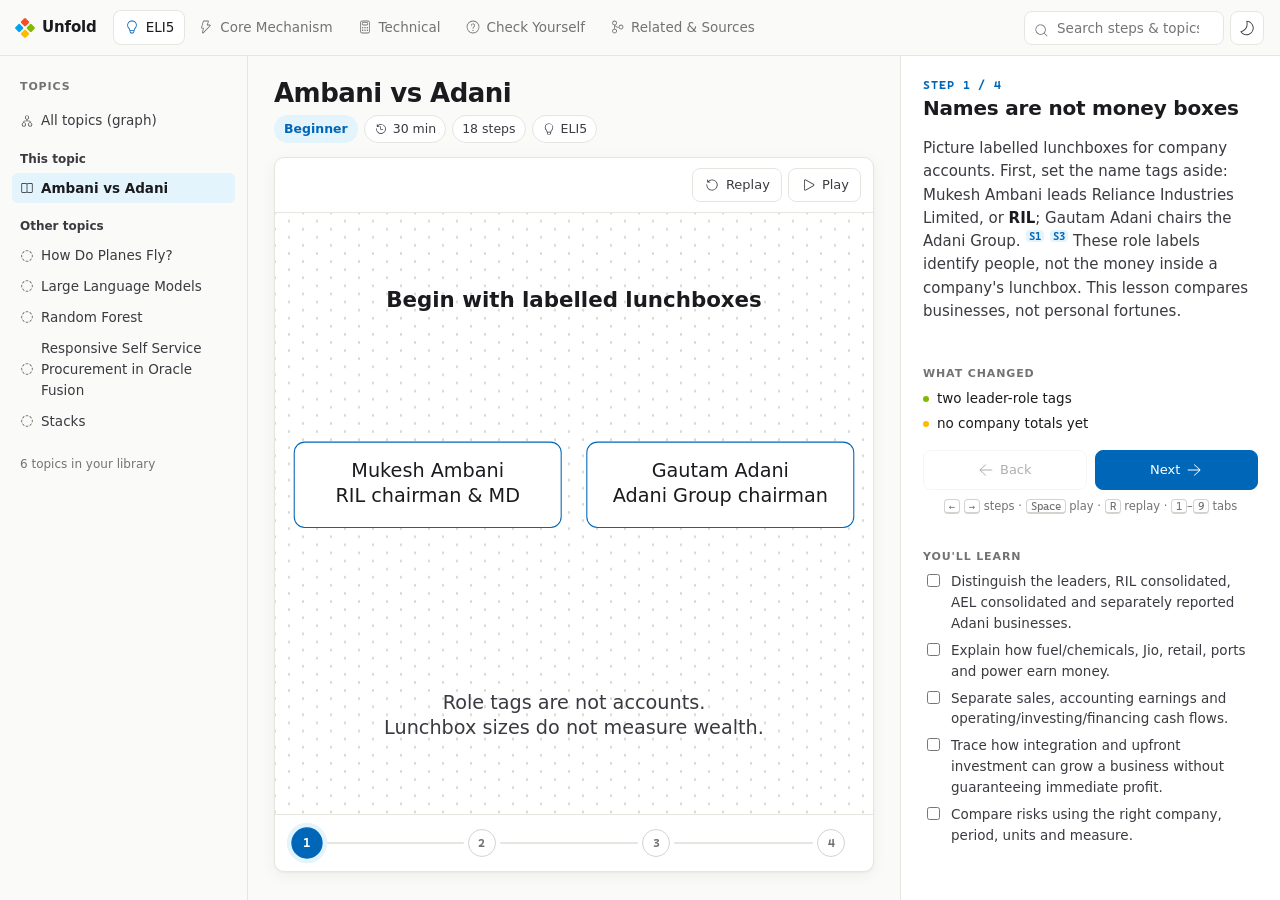
==== commit 15cc8d48: "Refactor code structure for improved readability and maintainability" ====
--- a/topics/Ambani-Vs-Adani/index.html
+++ b/topics/Ambani-Vs-Adani/index.html
@@ -327,7 +327,7 @@
 </style>
 <script type="importmap">{"imports":{"unfold/util":"[data-uri]","unfold/scene-kit":"[data-uri]","unfold/icons":"[data-uri]","unfold/quiz":"[data-uri]","unfold/three-stage":"[data-uri]","unfold/player":"[data-uri]","unfold/scenes":"[data-uri]"}}</script>
 <script type="application/json" id="unfold-lesson">{"slug":"ambani-vs-adani","title":"Ambani vs Adani","duration":"30m","level":"beginner","domain":"business","summary":"Compare how Mukesh Ambani's Reliance and Gautam Adani's businesses earn money, expand and face risk, without confusing people, companies or cash.","playerVersion":"1.0.0","sourcesAccessed":"2026-11-23","objectives":["Distinguish the leaders, RIL consolidated, AEL consolidated and separately reported Adani businesses.","Explain how fuel/chemicals, Jio, retail, ports and power earn money.","Separate sales, accounting earnings and operating/investing/financing cash flows.","Trace how integration and upfront investment can grow a business without guaranteeing immediate profit.","Compare risks using the right company, period, units and measure."],"tabs":[{"id":"eli5","title":"ELI5","icon":"lightbulb","kind":"stepper","steps":[{"title":"Names are not money boxes","scene":"boundary-boxes","state":{"stage":1,"focus":"roles","caption":"Begin with labelled lunchboxes","roles":["Mukesh Ambani\nRIL chairman & MD","Gautam Adani\nAdani Group chairman"],"note":"Role tags are not accounts.\nLunchbox sizes do not measure wealth."},"narration":"Picture labelled lunchboxes for company accounts. First, set the name tags aside: Mukesh Ambani leads Reliance Industries Limited, or **RIL**; Gautam Adani chairs the Adani Group. [S1] [S3] These role labels identify people, not the money inside a company's lunchbox. This lesson compares businesses, not personal fortunes.","whatChanged":["+ two leader-role tags","~ no company totals yet"]},{"title":"One reporting lunchbox","scene":"boundary-boxes","state":{"stage":2,"focus":"ril","caption":"Choose the reporting outline","roles":["Mukesh Ambani\nRIL chairman & MD","Gautam Adani\nAdani Group chairman"],"rilTitle":"RIL reporting lunchbox","compartments":["Energy & materials","Digital services","Retail"],"note":"Selected compartments, not every business.\nOne outline for controlled businesses."},"narration":"Now put selected Reliance businesses into compartments: energy and materials, digital services and retail. [S1] One reporting outline brings the parent and businesses it controls into a combined account. [S2] Think of the outline as the lunchbox lid; it tells you which compartments belong in the total.","whatChanged":["+ RIL outline and compartments"]},{"title":"A group of separate lunchboxes","scene":"boundary-boxes","state":{"stage":3,"focus":"portfolio","caption":"A banner is not a single lunchbox","roles":["Mukesh Ambani\nRIL chairman & MD","Gautam Adani\nAdani Group chairman"],"rilTitle":"RIL reporting lunchbox","compartments":["Energy & materials","Digital services","Retail"],"portfolioTitle":"Adani portfolio · examples","entities":["AEL · Enterprises","APSEZ · Ports","AGEL · Green Energy"],"note":"Separate company lunchboxes.\nThe dotted banner is portfolio context."},"narration":"The Adani banner sits above separate lunchboxes. **AEL** means Adani Enterprises; **APSEZ** means Adani Ports and Special Economic Zone; **AGEL** means Adani Green Energy. AEL develops businesses, but separately reported companies also appear in the wider portfolio. [S3] [S10] A shared banner does not turn their accounts into AEL's account.","whatChanged":["+ distinct AEL, APSEZ and AGEL boxes"]},{"title":"The outline changes the answer","scene":"boundary-boxes","state":{"stage":4,"focus":"both","caption":"Read the boundary before the number","roles":["Mukesh Ambani\nRIL chairman & MD","Gautam Adani\nAdani Group chairman"],"rilTitle":"RIL reporting lunchbox","compartments":["Energy & materials","Digital services","Retail"],"portfolioTitle":"Adani portfolio · examples","entities":["AEL · Enterprises","APSEZ · Ports","AGEL · Green Energy"],"note":"RIL consolidated ≠ AEL + every Adani firm.\nReal ownership is more complex than lunchboxes."},"narration":"Choose the lunchbox before reading its total. Combining a parent and controlled subsidiaries into one economic entity is **consolidation**. [S2] RIL consolidated and AEL consolidated each have their own outline; AEL is not all Adani businesses. [S3] [S10] The lunchbox analogy leaves out the finer details of ownership.","callout":{"kind":"warning","text":"Shared leadership or branding alone does not make one consolidated company. IFRS 10 explains the concept; this is not a claim that these issuers directly report under IFRS. [S2]"},"whatChanged":["~ RIL outline and AEL-only box highlighted"]}]},{"id":"core","title":"Core Mechanism","icon":"flash","kind":"stepper","steps":[{"title":"Start with a paying customer","scene":"business-engines","state":{"stage":1,"active":"customer","integrated":false,"building":false,"risk":false,"caption":"Follow a product, service and payment","customer":"Customer","delivery":"Product / service","payment":"Payment","rilTitle":"RIL · consolidated businesses","adaniTitle":"Adani · separate reporting companies","note":"Empty lanes: add earning engines next.\nPayment arrows show direction, not amounts."},"narration":"Begin with a customer paying for a product or service: fuel, shopping, connectivity or cargo handling. [S5] [S8] Customer receipts belong to operating activity; cash spent on assets or raised through borrowing answers different questions. [S4] We'll add each earning engine without merging the company accounts.","whatChanged":["+ delivery and customer-payment arrows"]},{"title":"Reliance: fuel and chemicals","scene":"business-engines","state":{"stage":2,"active":"fuel","integrated":false,"building":false,"risk":false,"caption":"Product prices must cover costs","customer":"Customer","delivery":"Product / service","payment":"Payment","rilTitle":"RIL · consolidated businesses","adaniTitle":"Adani · separate reporting companies","labels":{"fuel":"Fuel / chemicals"},"feedstock":"Feedstock input","costs":"Sales less feedstock and operating costs:\ninspect the margin, not crude alone."},"narration":"Reliance's **Oil-to-Chemicals**, or O2C, sells fuels and chemicals. Feedstock is the raw material used to make them. Selling prices must cover feedstock and operating costs; the gap matters for earnings. RIL identifies fuel-margin conditions and feedstock sourcing as drivers, so rising crude prices alone do not tell you the profit story. [S5]","whatChanged":["+ fuel/chemicals engine and feedstock input"]},{"title":"Reliance: connections and shopping","scene":"business-engines","state":{"stage":3,"active":"ril","integrated":false,"building":false,"risk":false,"caption":"Different customers, different engines","customer":"Customer","delivery":"Product / service","payment":"Payment","rilTitle":"RIL · consolidated businesses","adaniTitle":"Adani · separate reporting companies","labels":{"fuel":"Fuel / chemicals","jio":"Jio / connectivity","retail":"Retail / shopping"},"note":"Subscriptions and retail sales differ.\nMore customers alone do not establish profit."},"narration":"Jio's connectivity engine earns through subscriptions and digital services; subscriber additions and spending per user support revenue. [S6] Retail earns by selling goods through stores and digital platforms, including electronics, fashion and groceries. [S7] These are different businesses inside the RIL reporting outline, not one identical margin machine.","whatChanged":["+ connectivity and shopping engines"]},{"title":"Adani: moving cargo","scene":"business-engines","state":{"stage":4,"active":"ports","integrated":false,"building":false,"risk":false,"caption":"Cargo services connect the journey","customer":"Customer","delivery":"Product / service","payment":"Payment","rilTitle":"RIL · consolidated businesses","adaniTitle":"Adani · separate reporting companies","labels":{"fuel":"Fuel / chemicals","jio":"Jio / connectivity","retail":"Retail / shopping","ports":"APSEZ · cargo services"},"cargoLink":"Port → rail → warehouse"},"narration":"APSEZ receives income from ports and linked cargo services. Its shore-to-door model connects port handling, rail, logistics parks, warehousing and road delivery. [S8] Linking the journey helps explain what customers pay for. Cargo handled is a physical volume; it is not the same thing as revenue or profit.","whatChanged":["+ APSEZ port, rail and warehouse service chain"]},{"title":"Adani: power and airports","scene":"business-engines","state":{"stage":5,"active":"power","integrated":false,"building":false,"risk":false,"caption":"Keep the power and airport boxes distinct","customer":"Customer","delivery":"Product / service","payment":"Payment","rilTitle":"RIL · consolidated businesses","adaniTitle":"Adani · separate reporting companies","labels":{"fuel":"Fuel / chemicals","jio":"Jio / connectivity","retail":"Retail / shopping","ports":"APSEZ · cargo services","power":"AGEL · power","airport":"AEL · airports"},"note":"Electricity sales ≠ generating capacity.\nAirport activity sits in AEL's reporting box."},"narration":"AGEL develops and operates renewable-energy assets and earns power-supply revenue from electricity sales. Capacity measures what assets can generate, not money received. [S9] Airports are an AEL incubating business, with airport activity contributing income in that reporting box. [S3] Neither belongs inside APSEZ's ports results.","callout":{"kind":"good-to-know","text":"Ports and renewables are examples, not all Adani businesses; the wider portfolio includes other utilities and cement. [S10]"},"whatChanged":["+ AGEL power and AEL airport engines"]},{"title":"Link services, not legal accounts","scene":"business-engines","state":{"stage":6,"active":"links","integrated":true,"building":false,"risk":false,"caption":"Integration coordinates services","customer":"Customer","delivery":"Product / service","payment":"Payment","rilTitle":"RIL · consolidated businesses","adaniTitle":"Adani · separate reporting companies","labels":{"fuel":"Fuel / chemicals","jio":"Jio / connectivity","retail":"Retail / shopping","ports":"APSEZ · cargo services","power":"AGEL · power","airport":"AEL · airports"},"cargoLink":"Port → rail → warehouse","retailLink":"Stores support Jio","note":"Service links do not redraw company boundaries."},"narration":"**Integration** means connecting useful activities. APSEZ links cargo services across the delivery journey. [S8] Reliance stores distribute Jio services and devices and support JioMart local fulfilment. [S7] These connections can support customer access, but a service link alone does not establish control or merge legal accounts. [S2]","callout":{"kind":"warning","text":"Avoid a tidy industrial-versus-consumer split: Reliance also has industrial infrastructure, while Adani also has consumer-facing airports. [S5] [S3]"},"whatChanged":["~ service links highlighted","~ entity boundaries retained"]},{"title":"Build first, earn later","scene":"business-engines","state":{"stage":7,"active":"funding","integrated":false,"building":true,"risk":false,"caption":"Illustrative cash timing · not company data","customer":"Customer","delivery":"Product / service","payment":"Payment","rilTitle":"RIL · consolidated businesses","adaniTitle":"Adani · separate reporting companies","labels":{"fuel":"Fuel / chemicals","jio":"Jio / connectivity","retail":"Retail / shopping","ports":"APSEZ · cargo services","power":"AGEL · power","airport":"AEL · airports"},"tank":"Cash tank","funding":["Operating","Equity","Loan"],"asset":"Construction","capex":"Capex"},"narration":"**Capital expenditure**, or capex, builds or buys long-lived assets before their full earnings arrive. Operating cash, new owner investment called equity, and loans can fund construction. [S4] Reliance reports capex and financing facilities; Adani reports portfolio capex and AEL's rights issue, an equity fundraising. [S5] [S10] The tank is illustrative, not company cash data.","callout":{"kind":"warning","text":"EBITDA, an accounting earnings measure, and management-defined cash profit are not verified operating cash flow. Check the cash-flow reconciliation before treating earnings as construction funding. [S4] [S5] [S10]"},"whatChanged":["+ three funding routes and construction clock"]},{"title":"Growth can still pressure profit","scene":"business-engines","state":{"stage":8,"active":"timing","integrated":false,"building":false,"risk":true,"caption":"Illustrative ramp · completion is not profit","customer":"Customer","delivery":"Product / service","payment":"Payment","rilTitle":"RIL · consolidated businesses","adaniTitle":"Adani · separate reporting companies","labels":{"fuel":"Fuel / chemicals","jio":"Jio / connectivity","retail":"Retail / shopping","ports":"APSEZ · cargo services","power":"AGEL · power","airport":"AEL · airports"},"tank":"Cash tank","funding":["Operating","Equity","Loan"],"asset":"Asset open","ramp":"Earnings ramp","obligations":"Depreciation · interest · repayment timing"},"narration":"An opened asset can take time to earn fully. **Depreciation** spreads an asset's cost through accounting earnings; interest and repayment timing also matter. [S3] [S4] AEL identifies new-asset depreciation affecting profit. [S3] Competition and weaker customer demand can interrupt the ramp in other engines too. [S6] [S7]","callout":{"kind":"insight","text":"Bigger capacity or revenue is not a universal winner. Inspect earnings, cash and investment timing at the right boundary. This lesson is not an investment recommendation. [S3] [S4]"},"whatChanged":["~ construction asset becomes operational","~ funding tokens move into the tank","+ earnings-ramp and obligation markers"]}]},{"id":"technical","title":"Technical","icon":"calculator","kind":"stepper","steps":[{"title":"Sales, earnings and cash differ","scene":"evidence-cards","state":{"stage":1,"view":"money","caption":"Three accounting labels, separate cash","cards":[{"title":"Revenue","text":"Sales / top-line measure\nNot profit"},{"title":"EBITDA","text":"Earnings before specified\naccounting deductions"},{"title":"PAT","text":"Profit after tax\nAccounting bottom line"},{"title":"Cash flows","text":"Actual money movements\nNeed reconciliation"}],"note":"Issuer EBITDA adjustments can differ.\nEarnings are not the bank balance."},"narration":"**Revenue** is the sales/top-line measure. **EBITDA** means earnings before interest, tax, depreciation and amortisation; issuer adjustments can differ. **PAT** is profit after tax. [S5] [S10] These accounting measures are not cash flows: non-cash items and payment timing require reconciliation. [S4]","whatChanged":["+ accounting cards and a distinct cash-flow card"]},{"title":"Three cash-flow questions","scene":"evidence-cards","state":{"stage":2,"view":"cash","caption":"Classify the cash movement","account":"Cash\naccount","flows":[{"title":"Operating","text":"Customer receipts\nDay-to-day payments"},{"title":"Investing","text":"Building / buying\nlong-lived assets"},{"title":"Financing","text":"Equity and borrowing\nRepayments also matter"}],"note":"A new loan is financing cash,\nnot customer revenue."},"narration":"**Operating** cash flows cover the main revenue-producing activities, such as customer receipts and day-to-day payments. **Investing** covers acquiring or disposing of long-term assets. **Financing** changes equity and borrowings, including loan receipts and repayments. [S4] A bank loan adds financing cash; it does not create customer sales or accounting profit.","whatChanged":["~ cash split into operating, investing and financing routes"]},{"title":"Match period, units and boundary","scene":"evidence-cards","state":{"stage":3,"view":"comparability","caption":"Evidence cards · not a size ranking","period":"FY2025–26 · year ended 31 March 2026","cards":[{"title":"RIL consolidated","measure":"Revenue · ₹ crore","value":"11,75,919"},{"title":"AEL consolidated","measure":"Total income · ₹ crore","value":"1,02,943"},{"title":"APSEZ consolidated","measure":"Revenue · ₹ crore","value":"38,736"}],"note":"1 crore = 10 million rupees.\nAnnual flows, not balances at a date."},"narration":"Use FY2025–26, ending 31 March 2026, and rupees in **crore**; one crore means ten million. RIL reports revenue ₹11,75,919 crore, AEL total income ₹1,02,943 crore, and APSEZ revenue ₹38,736 crore. [S5] [S3] [S8] AGEL activity measures and portfolio aggregates also retain their own boundaries. [S9] [S10] These are annual flows, not current trading data.","callout":{"kind":"warning","text":"Same currency does not make AEL total income equivalent to RIL revenue. Align company, period, units and measure before comparing; do not add portfolio totals to component companies. [S3] [S5] [S10]"},"whatChanged":["~ period, units, entity and source labels preserved"]},{"title":"Debt belongs to the borrower","scene":"evidence-cards","state":{"stage":4,"view":"debt","caption":"Different scopes, no winner meter","cards":[{"title":"APSEZ","value":"1.9×","text":"Net debt / EBITDA\nEntity-specific"},{"title":"Adani portfolio","value":"3.3×","text":"Net debt / EBITDA\nSeparate aggregate"}],"maturity":"APSEZ average debt maturity: 5.4 years.\nCash and debt snapshot: 31 March 2026.","note":"Check the borrower, available cash\nand when repayment falls due."},"narration":"**Net debt/EBITDA** compares debt after cash offsets with an annual earnings measure; it is not a cash-flow ratio. APSEZ reports 1.9× and average debt maturity of 5.4 years at 31 March 2026. [S8] The Adani portfolio separately reports 3.3×. [S10] Ask which borrower owes money, can access cash and must repay when.","callout":{"kind":"warning","text":"Portfolio cash is not established here as freely transferable to every company. APSEZ's ratio cannot represent every Adani borrower. [S8] [S10]"},"whatChanged":["~ entity ratio kept separate from portfolio context"]},{"title":"Ask what could interrupt earnings","scene":"evidence-cards","state":{"stage":5,"view":"risks","caption":"Match the risk to the earning engine","risks":[{"title":"RIL · O2C","text":"Fuel / chemical margins\nFeedstock conditions"},{"title":"RIL · Jio","text":"Price competition\nTechnology changes"},{"title":"RIL · Retail","text":"Weaker consumer spending\nSourcing disruptions"},{"title":"APSEZ · cargo","text":"Tariff uncertainty\nGeopolitical disruption"},{"title":"AEL · new assets","text":"Earnings ramp timing\nDepreciation begins"}],"note":"Risk questions guide inspection;\nthey are not forecasts of failure."},"narration":"Test the engine, not the surname. O2C depends on product/feedstock margins. [S5] Jio faces price competition and technology risks; Retail faces spending and sourcing risks. [S6] [S7] APSEZ discusses tariff uncertainty and geopolitical disruption. [S8] AEL highlights depreciation after new assets open. [S3] Growing activity does not guarantee growing profit.","whatChanged":["~ each earning engine linked to a sourced risk or timing issue"]},{"title":"A claim is not a verdict","scene":"evidence-cards","state":{"stage":6,"view":"evidence","caption":"Read dated documents and exact scope","documents":["2024 allegations · not findings","Adani Group response · wrongdoing denied","10 August 2026 · count-specific court order"],"scope":"Counts Two–Four: dismissed for three people.\nCounts One / Five: reserved for other defendants.\nOrder expresses no opinion on the merits.","note":"Later legal status unverified.\nNo November docket claim."},"narration":"Reuters reports allegations and Adani Group's denial. [S12] The 10 August 2026 order dismissed Counts Two–Four with prejudice against Gautam Adani, Sagar Adani and Vneet Jaain; it reserved Counts One and Five against other defendants and expressed no opinion on the merits. [S11] Read that scope, not a group-wide verdict. Later legal status was not verified.","callout":{"kind":"good-to-know","text":"The order does not establish a verdict about every company or allegation. AGEL's filing says the company was not a party to this criminal proceeding; separate proceedings cannot be collapsed into this result. [S11] [S12]"},"whatChanged":["~ court outcome separated from allegations and denial","~ verification stops at the August documents"]}]},{"id":"check","title":"Check Yourself","icon":"question-circle","kind":"quiz"},{"id":"related","title":"Related & Sources","icon":"branch","kind":"related"}],"quiz":[{"concept":"boundary","q":"You want the whole Adani portfolio. Is AEL's consolidated statement enough?","options":["Yes, because AEL is the flagship","No, separately reported businesses also matter","Yes, because the chairman is shared","No, only personal wealth can measure it"],"answer":1,"why":"AEL is not every Adani company. Its consolidated boundary differs from the wider portfolio, which includes separately reported businesses. [S3] [S10]"},{"concept":"money","q":"A company gets a new bank loan. What changed?","options":["Its customer sales rose","Its operating profit rose","Its product margins rose","Its financing cash inflow rose"],"answer":3,"why":"Borrowing adds financing cash. It does not create customer revenue or accounting profit. [S4]"},{"concept":"reliance-engine","q":"Crude costs rise but selling prices do not. What should you inspect?","options":["Product margins and feedstock costs","Only the chairman's personal wealth","Only the number of Jio customers","Whether all loans became revenue"],"answer":0,"why":"O2C economics depend on product/feedstock margins. Inspect the gap between selling prices and input costs rather than assuming crude's direction tells the earnings story. [S5]"},{"concept":"adani-engine","q":"Connecting a port, rail and warehouse helps explain what?","options":["Why every group company is merged","Why cargo demand can never fall","How linked cargo services earn income","How borrowing becomes customer sales"],"answer":2,"why":"APSEZ's shore-to-door model links cargo services customers pay for. A service connection is not a merger of every group company's accounts. [S8] [S2]"},{"concept":"profit-versus-funding","q":"A profitable business builds an airport. Why might it need finance?","options":["Profit makes asset construction free","Construction needs cash before earnings ramp","Every completed asset avoids depreciation","Borrowing removes future repayment costs"],"answer":1,"why":"Upfront asset investment and accounting profit have different cash timing. New assets may contribute earnings gradually, while construction already needs funding. [S4] [S3] [S10]"},{"concept":"debt-risk","q":"Can APSEZ's debt ratio represent every Adani business?","options":["Yes, shared names make debt identical","Yes, ports finance all group activity","Yes, all companies have equal earnings","No, assess debt at the entity boundary"],"answer":3,"why":"APSEZ's ratio describes APSEZ. The separately reported portfolio ratio has a wider scope; neither establishes identical debt risk for every company. [S8] [S10]"},{"concept":"fair-comparison","q":"Two rupee figures have unlike boundaries and labels. What first?","options":["Align company, period, units and measure","Pick the larger figure as the winner","Add the portfolio to its component firms","Treat total income as operating cash"],"answer":0,"why":"Currency alone does not align reporting measures or company boundaries. Keep source labels such as total income, revenue and activity-specific measures intact. [S3] [S5] [S9] [S10]"},{"concept":"evidence","q":"Does a count-specific dismissal prove every allegation false?","options":["Yes, all companies share one court result","Yes, any dismissal is a merits verdict","No, read the order's exact scope","No, earlier allegations prove guilt"],"answer":2,"why":"The order specifies counts and defendants and disclaims an opinion on the merits. Neither allegations nor this dismissal establish a verdict about every business or allegation. [S11] [S12]"}],"related":{"prereqs":[{"id":"company-vs-individual","title":"Companies and individuals","why":"Keep accounts separate from leader wealth."},{"id":"financial-units","title":"Percentages, crore and stock versus flow","why":"Read numbers with units and time boundaries."}],"next":[{"id":"cash-flow-statements","title":"Cash-flow statements","why":"Reconcile accounting earnings to operating cash."},{"id":"corporate-structures","title":"Subsidiaries and joint ventures","why":"Refine control and ownership boundaries."},{"id":"project-economics","title":"Project economics and capital employed","why":"Test whether investment earns sufficient returns."},{"id":"corporate-debt","title":"Corporate debt and maturities","why":"Examine the timing and location of repayment obligations."}]},"sources":[{"id":"S1","title":"Reliance Industries Integrated Report 2025-26: Annual Report Showcase","url":"https://www.ril.com/ar2025-26/index.html","publisher":"Reliance Industries Limited","accessed":"2026-11-23","trust":"primary","note":"Identifies Mukesh Ambani's corporate role, business portfolio and FY2025-26 segment highlights. Ignore unrendered zero-valued animated counters; use substantive tables and prose."},{"id":"S2","title":"IFRS 10 Consolidated Financial Statements","url":"https://www.ifrs.org/issued-standards/list-of-standards/ifrs-10-consolidated-financial-statements/","publisher":"IFRS Foundation / International Accounting Standards Board","accessed":"2026-11-23","trust":"primary","note":"Standard-setter summary of control and parent/subsidiary consolidation as a single economic entity. Used for conceptual boundaries, not to assert these Indian companies directly use IFRS."},{"id":"S3","title":"Adani Enterprises Ltd announces Q4 and FY26 results","url":"https://connect.adani.com/media/2026/apr26/ael/","publisher":"Adani Enterprises Limited","accessed":"2026-11-23","trust":"primary","note":"30 April 2026 issuer release: FY ended 31 March 2026; flagship/incubator structure, Gautam Adani's group role, total income and EBITDA, airports, exceptional gains and depreciation effects. FY25 comparators follow this release; PAT is attributable to owners."},{"id":"S4","title":"IAS 7 Statement of Cash Flows","url":"https://www.ifrs.org/issued-standards/list-of-standards/ias-7-statement-of-cash-flows/","publisher":"IFRS Foundation / International Accounting Standards Board","accessed":"2026-11-23","trust":"primary","note":"Standard-setter explanation of operating, investing and financing flows and reconciliation of profit for non-cash items and accruals. Conceptual source, not entity-level CFO evidence."},{"id":"S5","title":"Financial Performance and Review: Reliance FY2025-26","url":"https://www.ril.com/ar2025-26/financial-performance-and-review.html","publisher":"Reliance Industries Limited","accessed":"2026-11-23","trust":"primary","note":"Full-year consolidated versus standalone revenue/EBITDA/PAT; 31 March 2026 gross and net debt; capex, management-defined cash profits and financing facilities; O2C and upstream earnings drivers. Ratio discussion on this page is not assumed to be consolidated."},{"id":"S6","title":"Digital Services: Reliance Integrated Report 2025-26","url":"https://www.ril.com/ar2025-26/digital-services.html","publisher":"Reliance Industries Limited","accessed":"2026-11-23","trust":"primary","note":"Digital segment operating revenue versus value of sales/services, EBITDA and margin denominator; subscribers, ARPU and business-specific technology/competition risks. Excludes unrendered zero counters and uncorroborated global superlatives."},{"id":"S7","title":"Retail: Reliance Integrated Report 2025-26","url":"https://www.ril.com/ar2025-26/retail.html","publisher":"Reliance Industries Limited","accessed":"2026-11-23","trust":"primary","note":"Read in two fetch ranges: segment revenue from operations versus gross/value-of-sales revenue, EBITDA margin basis, store/digital models, Jio distribution and fulfilment integration, consumer and supply-chain risks."},{"id":"S8","title":"APSEZ FY26 revenue grows 25%, outperforms guidance","url":"https://www.adaniports.com/newsroom/media-releases/apsez-fy26-revenue-grows-25-outperforms-guidance","publisher":"Adani Ports and Special Economic Zone Limited","accessed":"2026-11-23","trust":"primary","note":"30 April 2026 release: consolidated full-year results, cargo, shore-to-door revenue streams, acquisitions, capex, debt/cash and maturities. Record guidance shortfalls/overspend from the table rather than generalising its promotional headline."},{"id":"S9","title":"Adani Green Energy delivers highest ever greenfield annual capacity addition of 5.1 GW, reports 23% YoY growth in core EBITDA at Rs 10,865 crore","url":"https://connect.adani.com/media/2026/apr26/agel/","publisher":"Adani Green Energy Limited","accessed":"2026-11-23","trust":"primary","note":"24 April 2026 release: annual power-supply revenue and adjusted EBITDA, explicit EBITDA/cash-profit definitions, operating capacity, electricity sold and PPA generation commitments. Activity metrics are not total consolidated company results; marketing superlatives not independently established."},{"id":"S10","title":"Adani Portfolio Reports Highest Ever Capex by Any Indian Corporate","url":"https://connect.adani.com/media/2026/jun26/group/","publisher":"Adani Group / Adani Portfolio","accessed":"2026-11-23","trust":"primary","note":"2 June 2026 portfolio summary: FY26 capex, EBITDA definition, net debt/EBITDA, cash, AEL rights issue and commissioning dates. Group-defined aggregate, not RIL-equivalent audited consolidation; embedded image tables and record claims not independently verified."},{"id":"S11","title":"AGEL Further Update on US Matter, 11 August 2026, with attached US District Court order dated 10 August 2026","url":"https://www.adanigreenenergy.com/-/media/project/greenenergy/corporate-announcement/others/agelcriminal.pdf","publisher":"Adani Green Energy Limited; attached order by US District Court, Eastern District of New York","accessed":"2026-11-23","trust":"primary","note":"51-page PDF fetched; cover and operative pages extracted in memory. Court document 49, pp.44-47: Counts Two-Four dismissed with prejudice for Gautam Adani, Sagar Adani and Vneet Jaain; Counts One/Five reserved for others; no merits opinion. Prefer attached judicial scope to cover-letter generalisation. Later docket status not verified."},{"id":"S12","title":"US judge dismisses criminal case against Indian billionaire Adani","url":"https://www.investing.com/news/world-news/us-judge-dismisses-criminal-case-against-indian-billionaire-adani-4850065","publisher":"Reuters, by Luc Cohen, syndicated by Investing.com","accessed":"2026-11-23","trust":"secondary","note":"10 August 2026 Reuters report, updated 11 August: independently corroborates dismissal and merits caveat, records denial and distinguishes separate civil/regulatory matters. Primary settlement documents were inaccessible; their detailed amounts are not lesson claims."}]}</script>
-<script type="application/json" id="unfold-nav">{"home":"../index.html","crumbs":[],"children":[],"topics":[{"title":"Ambani vs Adani","href":"index.html","key":"ambanivsadani","depth":0,"self":true},{"title":"How Do Planes Fly?","href":"../How-Do-Planes-Fly/index.html","key":"howdoplanesfly","depth":0,"self":false},{"title":"Large Language Models","href":"../LLM/index.html","key":"llm","depth":0,"self":false},{"title":"Random Forest","href":"../Random-Forest/index.html","key":"randomforest","depth":0,"self":false},{"title":"Stacks","href":"../Stacks/index.html","key":"stacks","depth":0,"self":false}]}</script>
+<script type="application/json" id="unfold-nav">{"home":"../index.html","crumbs":[],"children":[],"topics":[{"title":"Ambani vs Adani","href":"index.html","key":"ambanivsadani","depth":0,"self":true},{"title":"How Do Planes Fly?","href":"../How-Do-Planes-Fly/index.html","key":"howdoplanesfly","depth":0,"self":false},{"title":"Large Language Models","href":"../LLM/index.html","key":"llm","depth":0,"self":false},{"title":"Random Forest","href":"../Random-Forest/index.html","key":"randomforest","depth":0,"self":false},{"title":"Responsive Self Service Procurement in Oracle Fusion","href":"../Responsive-Self-Service-Procurement/index.html","key":"responsiveselfserviceprocurement","depth":0,"self":false},{"title":"Stacks","href":"../Stacks/index.html","key":"stacks","depth":0,"self":false}]}</script>
 <script type="module">
 import { boot } from 'unfold/player';
 import scenes from 'unfold/scenes';
